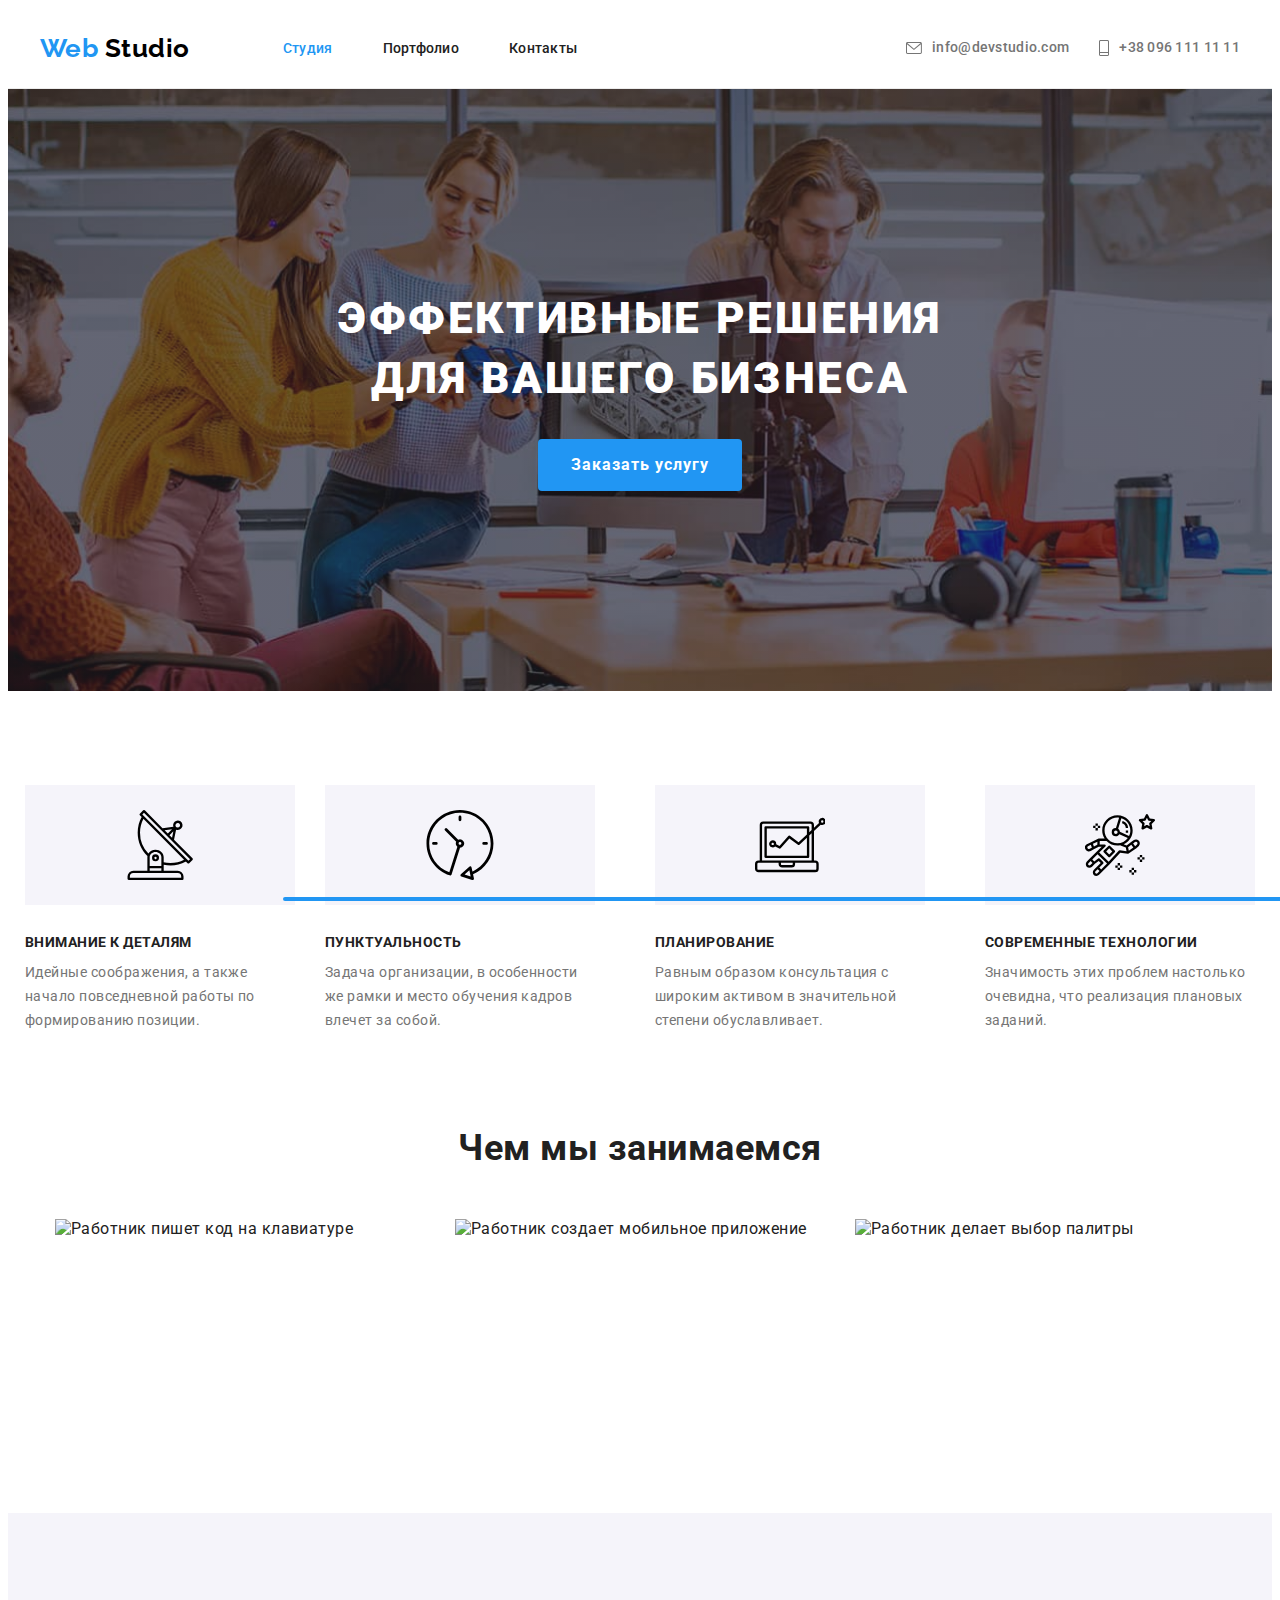
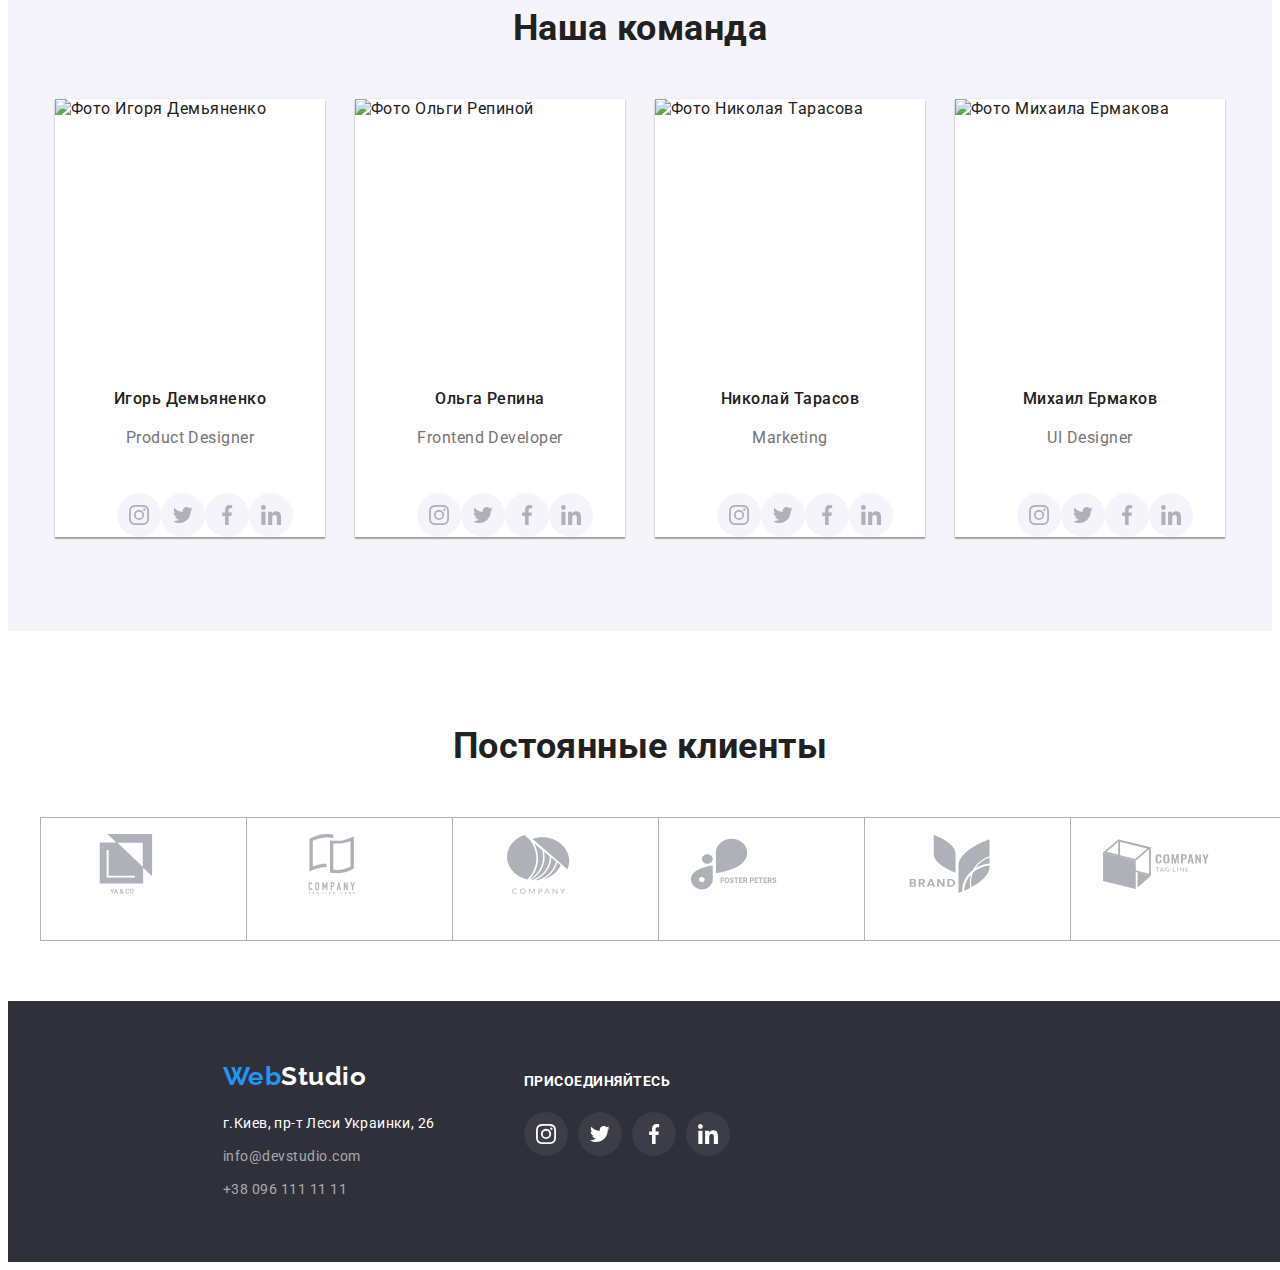
==== index.html @ 09c156e7 "Add files via upload" ====
<!DOCTYPE html>
<html lang="ru">
<head>
    <meta charset="UTF-8">
    <meta http-equiv="X-UA-Compatible" content="IE=edge">
    <meta name="viewport" content="width=device-width, initial-scale=1.0">
    <title>Студия</title>
    <link rel="preconnect" href="https://fonts.googleapis.com"/>
    <link rel="preconnect" href="https://fonts.gstatic.com" crossorigin/>
    <link href="https://fonts.googleapis.com/css2?family=Raleway:wght@700&family=Roboto:wght@400;500;700;900&display=swap" rel="stylesheet"/>
      <link rel="stylesheet" href="https://github.com/sindresorhus/modern-normalize/blob/main/modern-normalize.css"/>
      <link rel="stylesheet" href="./css/styles.css" />
</head>

<body>
    <!--Шапка-->
  <header class="header">
      <!--Главная навигация-->
    <div class="container nav-flex">      
      <nav class="header-nav">
        <a class="logo-link link" href="./index.html">Web <span class="logo-black">Studio</span></a>
        <ul class="header-nav-list list"> 
          <li class="header-nav-item">
            <a class="header-nav-link link current" href="./index.html">Студия</a>
          </li>
          <li class="header-nav-item">
            <a class="header-nav-link link" href="./portfolio.html">Портфолио</a>
          </li>
          <li class="header-nav-item">
            <a class="header-nav-link link" href="">Контакты</a>
          </li>
        </ul>
      </nav>
          
        <!--Контакты-->

      <ul class="header-contact-list list">
          <li class="header-contact-item"> 
            <a class="header-contact-link link" href="mailto:info@devstudio.com">
              <svg class="contact-icon" width="16" height="12">
                <use href="./images/icons.svg#icon-envelope"></use>
              </svg>
              info@devstudio.com</a>
          </li>
          <li class="header-contact-item"> 
            <a class="header-contact-link link" href="tel:+380961111111">
              <svg class="contact-icon" width="10" height="16">
                <use href="./images/icons.svg#icon-mobile"></use>
              </svg>
              +38 096 111 11 11</a>
          </li>
        </ul>
  </div>
  </header>

     <!--Основной контент-->

<main>

    <!--Герой-->

      <section class="hero section">
       
         <h1 class="hero-title">Эффективные решения для вашего бизнеса</h1>
         <button class="hero-btn" type="button" data-modal-open>Заказать услугу</button>
       
      </section>

    <!--Особенности-->

      <section class="features-section section ">
        <div class="conteiner">
          <!-- h2 Особенности спрятать-->
          <h2 class="visually-hidden">Особенности</h2>
         <ul class="features-list list">

            <li class="features-item">
              <div class="features-icon-fon">
                <svg class="features-icon" width="70" height="70">
                  <use href="./images/icons.svg#icon-antenna"></use>
                </svg>
              </div>


              <h3 class="features-title">Внимание к деталям</h3>
              <p class="features-text">
                Идейные соображения, а также начало повседневной работы по 
                формированию позиции.
              </p>
            </li>

           <li class="features-item">
            <div class="features-icon-fon">
              <svg class="features-icon" width="70" height="70">
                <use href="./images/icons.svg#icon-clock"></use>
              </svg>
            </div>

              <h3 class="features-title">Пунктуальность</h3>
              <p class="features-text">Задача организации, в особенности же рамки и место обучения кадров влечет за собой.</p>
           </li>

            <li class="features-item">
              <li class="features-item">
                <div class="features-icon-fon">
                  <svg class="features-icon" width="70" height="70">
                    <use href="./images/icons.svg#icon-diagram"></use>
                  </svg>
                </div>

              <h3 class="features-title">Планирование</h3>
               <p class="features-text">Равным образом консультация с широким активом в значительной степени обуславливает.</p>
            </li>

            <li class="features-item">
              <li class="features-item">
                <div class="features-icon-fon">
                  <svg class="features-icon" width="70" height="70">
                    <use href="./images/icons.svg#icon-astronaut"></use>
                  </svg>
                </div>

              <h3 class="features-title">Современные технологии</h3>
              <p class="features-text">Значимость этих проблем настолько очевидна, что реализация плановых заданий.</p>
            </li>
        </ul>
        </div>
</section>
 
   <!--Чем мы занимаемся-->
   
<section class="work-section section">
  <div class="conteiner">
   <h2 class="section-title">Чем мы занимаемся</h2>
    <ul class="work-list list">
      <li class="work-item">
        <img
         src="./images/img-1.jpg" 
         alt="Работник пишет код на клавиатуре"
         width="370"
         height="294"
         />
      </li>
      <li class="work-item">
         <img 
         src="./images/img-2.jpg" 
         alt="Работник создает мобильное приложение"
         width="370"
         height="294"
         />
      </li>
      <li class="work-item">
         <img 
         src="./images/img-3.jpg" 
         alt="Работник делает выбор палитры"
         width="370"
         height="294"
         />
      </li>
    </ul>
   </div>
</section>

   <!--Наша команда-->

<section class="team-section">
  <div class="conteiner">
      <h2 class="section-title">Наша команда</h2>
     <ul class="team-list list">
       <li class="team-item">
         <img 
         src="./images/ppl-1.jpg" 
         alt="Фото Игоря Демьяненко"
         width="270"
         height="260"
        />
        <div class="team-workers">
         <h3 class="team-worker">Игорь Демьяненко</h3>
         <p class="team-profession" lang="en">Product Designer</p>
                <ul class="team-social-list list">
                  <li class="team-social-item">
                    <a class="team-social-link link" href="">
                      <svg class="team-social-icon" width="20" height="20">
                        <use href="./images/icons.svg#icon-instagram"></use>
                      </svg>
                    </a>
                  </li>
                
                  <li class="team-social-item">
                    <a class="team-social-link link" href="">
                      <svg class="team-social-icon" width="20" height="20">
                        <use href="./images/icons.svg#icon-twitter"></use>
                      </svg>
                    </a>
                  </li>
                
                  <li class="team-social-item">
                    <a class="team-social-link link" href="">
                      <svg class="team-social-icon" width="20" height="20">
                        <use href="./images/icons.svg#icon-facebook"></use>
                      </svg>
                    </a>
                  </li>
                
                  <li class="team-social-item">
                    <a class="team-social-link link" href="">
                      <svg class="team-social-icon" width="20" height="20">
                        <use href="./images/icons.svg#icon-linkedin"></use>
                      </svg>
                    </a>
                  </li>
                </ul>       
        </div>
        </li>

       <li class="team-item">
         <img 
         src="./images/ppl-2.jpg" 
         alt="Фото Ольги Репиной"
         width="270"
         height="260"
        />
        <div class="team-workers">
         <h3 class="team-worker">Ольга Репина</h3>
         <p class="team-profession" lang="en">Frontend Developer</p>
                <ul class="team-social-list list">
                  <li class="team-social-item">
                    <a class="team-social-link link" href="">
                      <svg class="team-social-icon" width="20" height="20">
                        <use href="./images/icons.svg#icon-instagram"></use>
                      </svg>
                    </a>
                  </li>

                  <li class="team-social-item">
                    <a class="team-social-link link" href="">
                      <svg class="team-social-icon" width="20" height="20">
                        <use href="./images/icons.svg#icon-twitter"></use>
                      </svg>
                    </a>
                  </li>

                  <li class="team-social-item">
                    <a class="team-social-link link" href="">
                      <svg class="team-social-icon" width="20" height="20">
                        <use href="./images/icons.svg#icon-facebook"></use>
                      </svg>
                    </a>
                  </li>

                  <li class="team-social-item">
                    <a class="team-social-link link" href="">
                      <svg class="team-social-icon" width="20" height="20">
                        <use href="./images/icons.svg#icon-linkedin"></use>
                      </svg>
                    </a>
                  </li>
                </ul>
        </div>
        </li>

       <li class="team-item">
         <img 
         src="./images/ppl-3.jpg" 
         alt="Фото Николая Тарасова"
         width="270"
         height="260"
        />
        <div class="team-workers">
         <h3 class="team-worker">Николай Тарасов</h3>
         <p class="team-profession" lang="en">Marketing</p>
                <ul class="team-social-list list">
                  <li class="team-social-item">
                    <a class="team-social-link link" href="">
                      <svg class="team-social-icon" width="20" height="20">
                        <use href="./images/icons.svg#icon-instagram"></use>
                      </svg>
                    </a>
                  </li>
                
                  <li class="team-social-item">
                    <a class="team-social-link link" href="">
                      <svg class="team-social-icon" width="20" height="20">
                        <use href="./images/icons.svg#icon-twitter"></use>
                      </svg>
                    </a>
                  </li>
                
                  <li class="team-social-item">
                    <a class="team-social-link link" href="">
                      <svg class="team-social-icon" width="20" height="20">
                        <use href="./images/icons.svg#icon-facebook"></use>
                      </svg>
                    </a>
                  </li>
                
                  <li class="team-social-item">
                    <a class="team-social-link link" href="">
                      <svg class="team-social-icon" width="20" height="20">
                        <use href="./images/icons.svg#icon-linkedin"></use>
                      </svg>
                    </a>
                  </li>
                </ul>
        </div>
         </li>


       <li class="team-item">
         <img 
         src="./images/ppl-4.jpg" 
         alt="Фото Михаила Ермакова"
         width="270"
         height="260"
        />
        <div class="team-workers">
         <h3 class="team-worker">Михаил Ермаков</h3>
         <p class="team-profession" lang="en">UI Designer</p>
              <ul class="team-social-list list">
                <li class="team-social-item">
                  <a class="team-social-link link" href="">
                    <svg class="team-social-icon" width="20" height="20">
                      <use href="./images/icons.svg#icon-instagram"></use>
                    </svg>
                  </a>
                </li>
              
                <li class="team-social-item">
                  <a class="team-social-link link" href="">
                    <svg class="team-social-icon" width="20" height="20">
                      <use href="./images/icons.svg#icon-twitter"></use>
                    </svg>
                  </a>
                </li>
              
                <li class="team-social-item">
                  <a class="team-social-link link" href="">
                    <svg class="team-social-icon" width="20" height="20">
                      <use href="./images/icons.svg#icon-facebook"></use>
                    </svg>
                  </a>
                </li>
              
                <li class="team-social-item">
                  <a class="team-social-link link" href="">
                    <svg class="team-social-icon" width="20" height="20">
                      <use href="./images/icons.svg#icon-linkedin"></use>
                    </svg>
                  </a>
                </li>
              </ul>
        </div>
       </li>
     </ul> 
    </div>
 </section>

      <!-- Постоянные Клиенты -->
      <section class="client-section">
        <div class="container">
          <h2 class="client-title">Постоянные клиенты</h2>
          <ul class="client-list list">
      
            <li class="client-item">
              <a class="client-link link" href="">
                <svg class="client-icon" width="106" height="60">
                  <use href="./images/icons.svg#icon-yaco"></use>
                </svg>
              </a>
            </li>

            <li class="client-item">
              <a class="client-link link" href="">
                <svg class="client-icon" width="106" height="60">
                  <use href="./images/icons.svg#icon-company"></use>
                </svg>
              </a>
            </li>

            <li class="client-item">
              <a class="client-link link" href="">
                <svg class="client-icon" width="106" height="60">
                  <use href="./images/icons.svg#icon-company2"></use>
                </svg>
              </a>
            </li>

            <li class="client-item">
              <a class="client-link link" href="">
                <svg class="client-icon" width="106" height="60">
                  <use href="./images/icons.svg#icon-foster"></use>
                </svg>
              </a>
            </li>

            <li class="client-item">
              <a class="client-link link" href="">
                <svg class="client-icon" width="106" height="60">
                  <use href="./images/icons.svg#icon-brand"></use>
                </svg>
              </a>
            </li>

            <li class="client-item">
              <a class="client-link link" href="">
                <svg class="client-icon" width="106" height="60">
                  <use href="./images/icons.svg#icon-tag"></use>
                </svg>
              </a>
            </li>
          </ul>
        </div>
      </section>
    </main>

    <!--Подвал-->
<footer class="footer">
  <section class="footter-section">
    <div class="conteiner">
      <div class="footer-flex">
        <div class="footer-contacts-flex">
            <a class="logo link" href="./index.html"
            >Web<span class="logo-white">Studio</span>
          </a>
      <!-- Список контактов -->
      <address class="footer-contact">
        <ul class="footer-contact-list list">
          <li class="footer-contact-item">
            <a 
            class="footer-contact-link address link"
            href="https://goo.gl/maps/CdvJLRiEL6Q8Smko8" 
            target="_blank" rel="noreferrer noopener"
            >г.Киев, пр-т Леси Украинки, 26</a>
          </li>
          <li class="footer-contact-item">
            <a 
            class="footer-contact-link link" 
            href="mailto:info@devstudio.com"
            >info@devstudio.com</a>
          </li>
          <li class="footer-contact-item">
            <a 
            class="footer-contact-link link" 
            href="tel:+380961111111"
            >+38 096 111 11 11</a>
          </li>
        </ul>
      </address>

      </div>
          <div class="footer-social-flex">
            <p class="footer-social-text">Присоединяйтесь</p>
            <ul class="footer-social-list list">
              <li class="footer-social-item">
                <a class="footer-social-link" href="">
                  <svg class="footer-social-icon" width="20" height="20">
                    <use href="./images/icons.svg#icon-instagram"></use>
                  </svg>
                </a>
              </li>
          
              <li class="footer-social-item">
                <a class="footer-social-link" href="">
                  <svg class="footer-social-icon" width="20" height="20">
                    <use href="./images/icons.svg#icon-twitter"></use>
                  </svg>
                </a>
              </li>
          
              <li class="footer-social-item">
                <a class="footer-social-link" href="">
                  <svg class="footer-social-icon" width="20" height="20">
                    <use href="./images/icons.svg#icon-facebook"></use>
                  </svg>
                </a>
              </li>
          
              <li class="footer-social-item">
                <a class="footer-social-link" href="">
                  <svg class="footer-social-icon" width="20" height="20">
                    <use href="./images/icons.svg#icon-linkedin"></use>
                  </svg>
                </a>
              </li>
            </ul>
          </div>
        </div>
    </div>
  </section>
    </footer>
    <div class="backdrop is-hidden" data-modal>
      <div class="modal">
        <button type="button" class="close-btn" data-modal-close>
          <svg class=width="11" height="11">
            <use href="./images/icons.svg#icon-vector"></use>
          </svg>
        </button>
      </div>
    </div>
    <script src="./js/modal.js"></script>
</body>
</html>
---- css/styles.css ----
:root {
    --primary-text-color: #212121;
    --secondary-text-color: #757575;
    --white-text-color: #ffffff;
    --accent-color: #2196f3;
    --black-logo-color: #000000;
    --footer-text-color: rgba(255, 255, 255, 0.6);
    --white-background-color: #ffffff;
    --hero-background-color: #2f303a;
    --team-background-color: #f5f4fa;
}


body { 
        font-family: "Roboto", sans-serif;
        letter-spacing: 0.03em;
        background-color: var(--white-background-color);
        color: var(--primary-text-color);
}

/*----убираем точки списков----*/
.list {
    list-style: none;
}
/*----убираем подчеркивание ссылок----*/
.link {
    text-decoration: none;
}

/*----глобальный сброс margin, padding----*/
h1,
h2,
h3,
h4,
h5,
h6,
p,
ul {
    margin: 0;
    padding: 0;
}

img {
    display: block;
}
.container {
    width: 1200px;
    margin-left: auto;
    margin-right: auto;
    padding-left: 15px;
    padding-right: 15px;
}

.logo {
    font-family: "Raleway", sans-serif;
    font-weight: 700;
    font-size: 26px;
    line-height: 1.19;
    color: var(--accent-color);
    align-items: center;
    text-align: center;
}
.section-title {
    font-weight: 700;
    font-size: 36px;
    line-height: 1.17;
    text-align: center;
    color: var(--primary-text-color);
    margin-left: auto;
    margin-right: auto;
      
}


.features-icon-fon {
    display: flex;
    width: 270px;
    height: 120px;
    align-items: center;
    justify-content: center;
    flex-direction: column;
    margin-bottom: 30px;

    background-color: var(--team-background-color);
}
.footer-contact-link {
    font-family: 'Roboto';
    font-style: normal;
    font-size: 14px;
    line-height: 1.71;
    color: var(--footer-text-color);

    transition: color 250ms cubic-bezier(0.4, 0, 0.2, 1);
}

.footer-contact-link:hover,
.footer-contact-link:focus {
    color: var(--accent-color);
}

            /*----Шапка----*/

.header {
    border-bottom: 1px solid #ececec;

        justify-content: center;
        display: flex;
        align-items: center;
}

.nav-flex {
    display: flex;
    align-items: center;
    justify-content: center;
   
}

.header-nav {
        justify-content: center;
        display: flex;
        align-items: center;
    }

.logo-link {
        font-family: "Raleway", sans-serif;
        font-style: normal;
        font-weight: 700;
        font-size: 26px;
        line-height: 1.19;
        color: var(--accent-color);
}

.logo-black {
    color: var(--black-logo-color);
}

.header-nav-list {
    display: flex;
    margin-left: 93px;
}

.header-nav-item:not(:last-child) {
    margin-right: 50px;
}

.header-nav-link {
        font-weight: 500;
        font-size: 14px;
        line-height: 16px;
        letter-spacing: 0.02em;
        color: var(--primary-text-color);
         
        display: block;
        padding-top: 32px;
        padding-bottom: 32px;

        transition: color 250ms cubic-bezier(0.4, 0, 0.2, 1);
  }

.header-contact-list {
        display: flex;
        margin-left: auto;

}

.header-contact-item+.header-contact-item {
    margin-left: 30px;

}

.header-nav-link.current {
        color: var(--accent-color)}


.header-nav-link.current::after {
        position: absolute;

        display: block;
        content: '';
        width: 100%;
        height: 4px;
        border-radius: 2px;
        bottom: -1px;

        background-color: var(--accent-color);
    }

.header-contact-link {
        font-weight: 500;
        font-size: 14px;
        line-height: 1.14;
        letter-spacing: 0.02em;
        color: var(--secondary-text-color);

        justify-content: center;
        display: inline-flex;
        align-items: center;
        padding: 32px 0px 32px;

        transition: color 250ms cubic-bezier(0.4, 0, 0.2, 1);
}

.contact-icon {
    margin-right: 10px;
    fill: currentColor;
}

.header-nav-link:hover,
.header-nav-link:focus,
.header-contact-link:hover,
.header-contact-link:focus {
    color: var(--accent-color);
}


        /*----Герой----*/

.hero {
    background-color: var(--hero-background-color);
        
        padding-top: 200px;
        padding-bottom: 200px;
        text-align: center;

        max-width: 1600px;
        margin-left: auto;
        margin-right: auto;

        background-image: linear-gradient(to right,
                    rgba(47, 48, 58, 0.4),
                    rgba(47, 48, 58, 0.4)),
                url(../images/hero.jpg);
        background-color: var(--hero-background-color);
        background-repeat: no-repeat;
        background-position: center;
        background-size: cover;
        
        text-align: center;
}

.hero-title {
        margin-bottom: 30px;
        margin-left: auto;
        margin-right: auto;
        max-width: 696px;
        
        
        font-weight: 900;
        font-size: 44px;
        line-height: 1.36; 
        text-align: center;
        letter-spacing: 0.06em;
        text-transform: uppercase;
        color: var(--white-text-color);
   }

    
.hero-btn {
        font-family: 'Roboto', sans-serif;
        font-weight: 700;
        font-size: 16px;
        line-height: 1.88;
        align-items: center;
        text-align: center;
        letter-spacing: 0.06em;
       
        background-color: var(--accent-color);
        color: var(--white-text-color);
        cursor: pointer;

        min-width: 200px;
        display: inline-block;
        border-radius: 4px;
        padding: 10px 32px;
        border: 1px solid transparent;

        transition: background-color 250ms cubic-bezier(0.4, 0, 0.2, 1),
        color 250ms cubic-bezier(0.4, 0, 0.2, 1);
  }

  .hero-btn:hover,
  .hero-btn:focus {
      background-color: var(--white-text-color);
      color: var(--accent-color);
  }

/*----Особенности----*/

             
.features-section {
    max-width: 1170px;
    padding-top: 94px;
    padding-bottom: 94px;
    margin: 0 auto;

    justify-content: center;
    display: flex;
    align-items: center;
    
    background-color: var(--white-background-color);
}

.features-section-item{
    
    justify-content: center;
    display: flex;
    align-items: center;

}

.features-list{
    justify-content: center;
    display: flex;
    align-items: center;
}

.visually-hidden {
    position: absolute;

    width: 1px;
    height: 1px;
    margin: -1px;
    padding: 0;

    overflow: hidden;
    border: 0;
    clip: rect(0 0 0 0);
}

.features-item:not(:last-child){
margin-right: 30px;
max-width: 270px;
}

.features-icon {
    align-items: center;
}

.features-title{
        font-weight: 700;
        font-size: 14px;
        line-height: 1.14;
        text-transform: uppercase;
        
        display: flex;
        
        margin-bottom: 10px;
}
.features-text {
        font-size: 14px;
        line-height: 1.71;
        color: var(--secondary-text-color);
     
}

  /*----Список занятий----*/

.work-section{
    background-color: var(--white-background-color);
    padding-top: 0px;
    padding-bottom: 0px;

    justify-content: center;
    display: flex;
    align-items: center;
}

.work-item {
    display: block;
}
.work-list {
    display: flex;
}

.work-item:not(:last-child) {
    margin-right: 30px;

}

.section-title {
    margin-bottom: 50px;
    margin-right: auto;
    margin-left: auto;

        justify-content: center;
        display: flex;
        align-items: center;
}



      /*----Команда----*/

.team-section {
        background-color: var(--team-background-color);
        padding-top: 94px;
        padding-bottom: 94px;

        justify-content: center;
        display: flex;
        align-items: center;
}

.team-list{
    display: flex;
}

.team-item {
    display: block;
    max-width: 270px;
    box-shadow: 0px 1px 3px rgba(0, 0, 0, 0.12), 0px 1px 1px rgba(0, 0, 0, 0.14),
            0px 2px 1px rgba(0, 0, 0, 0.2);
    background-color: var(--white-background-color);
}
.team-item:not(:last-child) {
    margin-right: 30px; 
}

.team-workers {
    padding:  0px  30px 0px;
    background-color: var(--white-text-color);

    
}
.team-worker {
        font-weight: 500;
        font-size: 16px;
        line-height: 1.19;
        text-align: center;
        padding-top: 30px;
        padding-bottom: 10px;
       
}

.team-profession {
        font-size: 16px;
        line-height: 1.19;
        text-align: center;
        color: var(--secondary-text-color);
        padding-bottom: 30px;
        margin-top: 10px;
}

.team-social-list {
    display: flex;
    padding: 0px 32px;
    margin-top: 16px;
    list-style: none;
    justify-content: space-between;
    align-items: center;
    
}

.team-social-item {
    width: 44px;
    height: 44px;
}
.team-social-link {
    width: 44px;
    height: 44px;
    display: block;
    border-radius: 50%;
    color: #afb1b8;
    background-color: #f5f4fa;

    transition: background-color 250ms cubic-bezier(0.4, 0, 0.2, 1),
            color 250ms cubic-bezier(0.4, 0, 0.2, 1);
}

.team-social-link:hover,
.team-social-link:focus {
    color: #ffffff;
    background-color: var(--accent-color);
}
.team-social-icon {
    margin: 12px 0px 0px 12px;
    fill: currentColor;
 
}

/* ----Постоянные Клиенты----- */

.client-section {
    padding-top: 94px;
    padding-bottom: 94px;
}

.client-title {
    margin-bottom: 50px;

    font-weight: 700;
    font-size: 36px;
    line-height: 1.17;
    text-align: center;
}

.client-list {
    display: flex;
    padding: 0;
    margin: 0;
    list-style: none;
    justify-content: space-between;
    align-items: center;
}

.client-item {
    width: 170px;
    height: 90px;

    transition: border-color 250ms cubic-bezier(0.4, 0, 0.2, 1),
            color 250ms cubic-bezier(0.4, 0, 0.2, 1);
}

.client-item:not(:last-child) {
    margin-right: 30px;
}

.client-link {
    width: 170px;
    height: 90px;
    display: block;
    border: 1px solid #afb1b8;
    color: #afb1b8;
    background-color: #fff;
    padding: 16px 32px;

    transition: border-color 250ms cubic-bezier(0.4, 0, 0.2, 1),
            color 250ms cubic-bezier(0.4, 0, 0.2, 1);
}

.client-link:hover,
.client-link:focus {
    color: var(--accent-color);
    border-color: var(--accent-color);
}

.client-icon {
    fill: currentColor;
}

.client-item:hover,
.client-item:focus {
    color: var(--accent-color);
    border-color: var(--accent-color);
}

    /*----Подвал----*/

 .footer {
        padding-top: 60px;
        padding-bottom: 60px;
        background-color: var(--hero-background-color);
        padding-right: 1240px;
        padding-left: 215px;
        display: flex;
        margin-top: auto;
        margin-bottom: auto;

}   

 /*----Список контактов----*/

.footer-flex {
    display: flex;
    margin: 0;
    padding: 0;
    list-style: none;
}

.footer-social-text {
    padding: 20px 0px 10px 0px;
    margin-bottom: 20px;
    font-weight: 700;
    font-size: 14px;
    line-height: 1.14px;
    text-transform: uppercase;
    color: var(--white-text-color);
}

.footer-social-flex {
    margin-left: 70px;
    width: 206px;
}
.footer-social-list {
    display: flex;
    padding: 0;
    margin-top: 0;
    list-style: none;
    justify-content: space-between;
    align-items: center;
}

.footer-social-item {
    width: 44px;
    height: 44px;
}

.footer-social-link {
    width: 44px;
    height: 44px;
    display: block;
    border-radius: 50%;
    color: #ffffff;
    background-color: #ffffff10;

    transition: background-color 250ms cubic-bezier(0.4, 0, 0.2, 1),
            color 250ms cubic-bezier(0.4, 0, 0.2, 1);
}

.footer-social-link:hover,
.footer-social-link:focus {
    color: #ffffff;
    background-color: var(--accent-color);
}
.footer-social-icon {
    margin: 12px 0px 0px 12px;
    fill: currentColor;
}

 .footer-contact {
    margin-top: 20px;
    display: block;
    margin-left: auto;
    margin-right: auto;
    letter-spacing: 0.03em;
    }

.footer-contact-link.address {
    color: var(--white-text-color);
    display: block;
    margin-left: auto;
    margin-right: auto;
    min-width: 231px;
    letter-spacing: 0.03em;
 

}
 
.footer-contact-item,
.footer-contact-item {
    margin-top: 9px;
   
}
.footter-section {
    max-width: 1170px;
    justify-content: center;
    display: flex;
    align-items: center;

    margin-right: auto;
    margin-left: auto;
}

.logo-white {
    color: var(--white-text-color);
}


        /*----Портфолио----*/

.portfolio-section {
        background-color: var(--white-background-color);
        padding-top: 94px;
        padding-bottom: 0px;
              
    }
.portfolio-btn-list {
    display: flex;
    justify-content: center;
    margin-bottom: -50px;
}

.portfolio-btn-item:not(:last-child) {
    margin-right: 8px;

}
.portfolio-item:hover .portfolio-overlay {
    transform: translateY(0);
}

.portfolio-description {
    position: relative;
    overflow: hidden;
}

.portfolio-overlay {
    position: absolute;

    display: inline-block;
    content: '';
    width: 100%;
    height: 100%;
    top: 0;
    left: 0;

    background-color: rgba(33, 150, 243, 0.9);

    transform: translateY(100%);
    transition: transform 250ms cubic-bezier(0.4, 0, 0.2, 1);

}

.portfolio-description-text {
    position: absolute;
    top: 0;
    left: 0;

    padding: 63px 24px;

    font-size: 18px;
    line-height: 1.56;

    color: var(--white-text-color);
}

.portfolio-btn {
    font-family: 'Roboto', sans-serif;
    font-weight: 500;
    font-size: 16px;
    line-height: 1.63;
    text-align: center;
    letter-spacing: 0.03em;
    background-color: var(--team-background-color);
    color: var(--primary-text-color);
    cursor: pointer;

        display: inline-block;
        min-width: 73px;
        border-radius: 4px;
        border: 1px solid transparent;
        padding: 6px 22px;

        transition: background-color 250ms cubic-bezier(0.4, 0, 0.2, 1),
                color 250ms cubic-bezier(0.4, 0, 0.2, 1),
                box-shadow 250ms cubic-bezier(0.4, 0, 0.2, 1);
   
}

.portfolio-btn:hover,
.portfolio-btn:focus {
    background-color: var(--accent-color);
    color: var(--white-text-color);
    box-shadow: 0px 3px 1px rgba(0, 0, 0, 0.1), 0px 1px 2px rgba(0, 0, 0, 0.08),
            0px 2px 2px rgba(0, 0, 0, 0.12);
}
    /*----Примеры работ----*/

.portfolio-list {
    display: flex;
    flex-wrap: wrap;
    margin: -15px;

        justify-content: center;
        display: flex;
        align-items: center;
    
}
    
.portfolio-item{
    background-color: var(--white-background-color);
    margin: 15px;
    display: block;

    transition: box-shadow 250ms cubic-bezier(0.4, 0, 0.2, 1);
}
.portfolio-item:hover,
.portfolio-item:focus {
    box-shadow: 0px 3px 1px rgba(0, 0, 0, 0.1), 0px 1px 2px rgba(0, 0, 0, 0.08),
        0px 2px 2px rgba(0, 0, 0, 0.12);
}

.portfolio-border {
    border: 1px solid #eeeeee;
    border-top: transparent;
    padding: 20px 24px;
    
    
}
.portfolio-section-project {
        max-width: 1170px; 
        justify-content: center;
        display: flex;
        align-items: center;

        margin-right: auto;
        margin-left: auto;

        padding-top: 94px;
        padding-bottom: 94px;
 }

.portfolio-list-title{
        font-weight: 700;
        font-size: 18px;
        line-height: 2;
        letter-spacing: 0.06em;
        color: var(--primary-text-color);
    


}
.potrtfolio-list-text{
        font-size: 16px;
        line-height: 1.87;
           color: var(--secondary-text-color);

        margin-top: 4px;
        
}

/* ----------------MODAL--------------------- */

.backdrop {
    position: fixed;

    display: flex;
    align-items: center;
    justify-content: center;

    width: 100vw;
    height: 100vh;

    background-color: rgba(0, 0, 0, 0.2);
    ;

    top: 0;
    transition: opacity 250ms cubic-bezier(0.4, 0, 0.2, 1), visibility 250ms cubic-bezier(0.4, 0, 0.2, 1);
}

.backdrop.is-hidden {
    opacity: 0;
    visibility: hidden;
    pointer-events: none;
}

.backdrop.is-hidden .modal {
    transform: scale(2);
}

.modal {
    width: 528px;
    min-height: 581px;
    background-color: #ffffff;

    position: relative;
    transform: scale(1);
    transition: transform 250ms cubic-bezier(0.4, 0, 0.2, 1);
}

.close-btn {
    position: absolute;

    display: flex;
    align-items: center;
    justify-content: center;

    right: 8px;
    top: 8px;
    background-color: transparent;
    border-radius: 50%;
    width: 30px;
    height: 30px;
    border: 1px solid #000000;
}
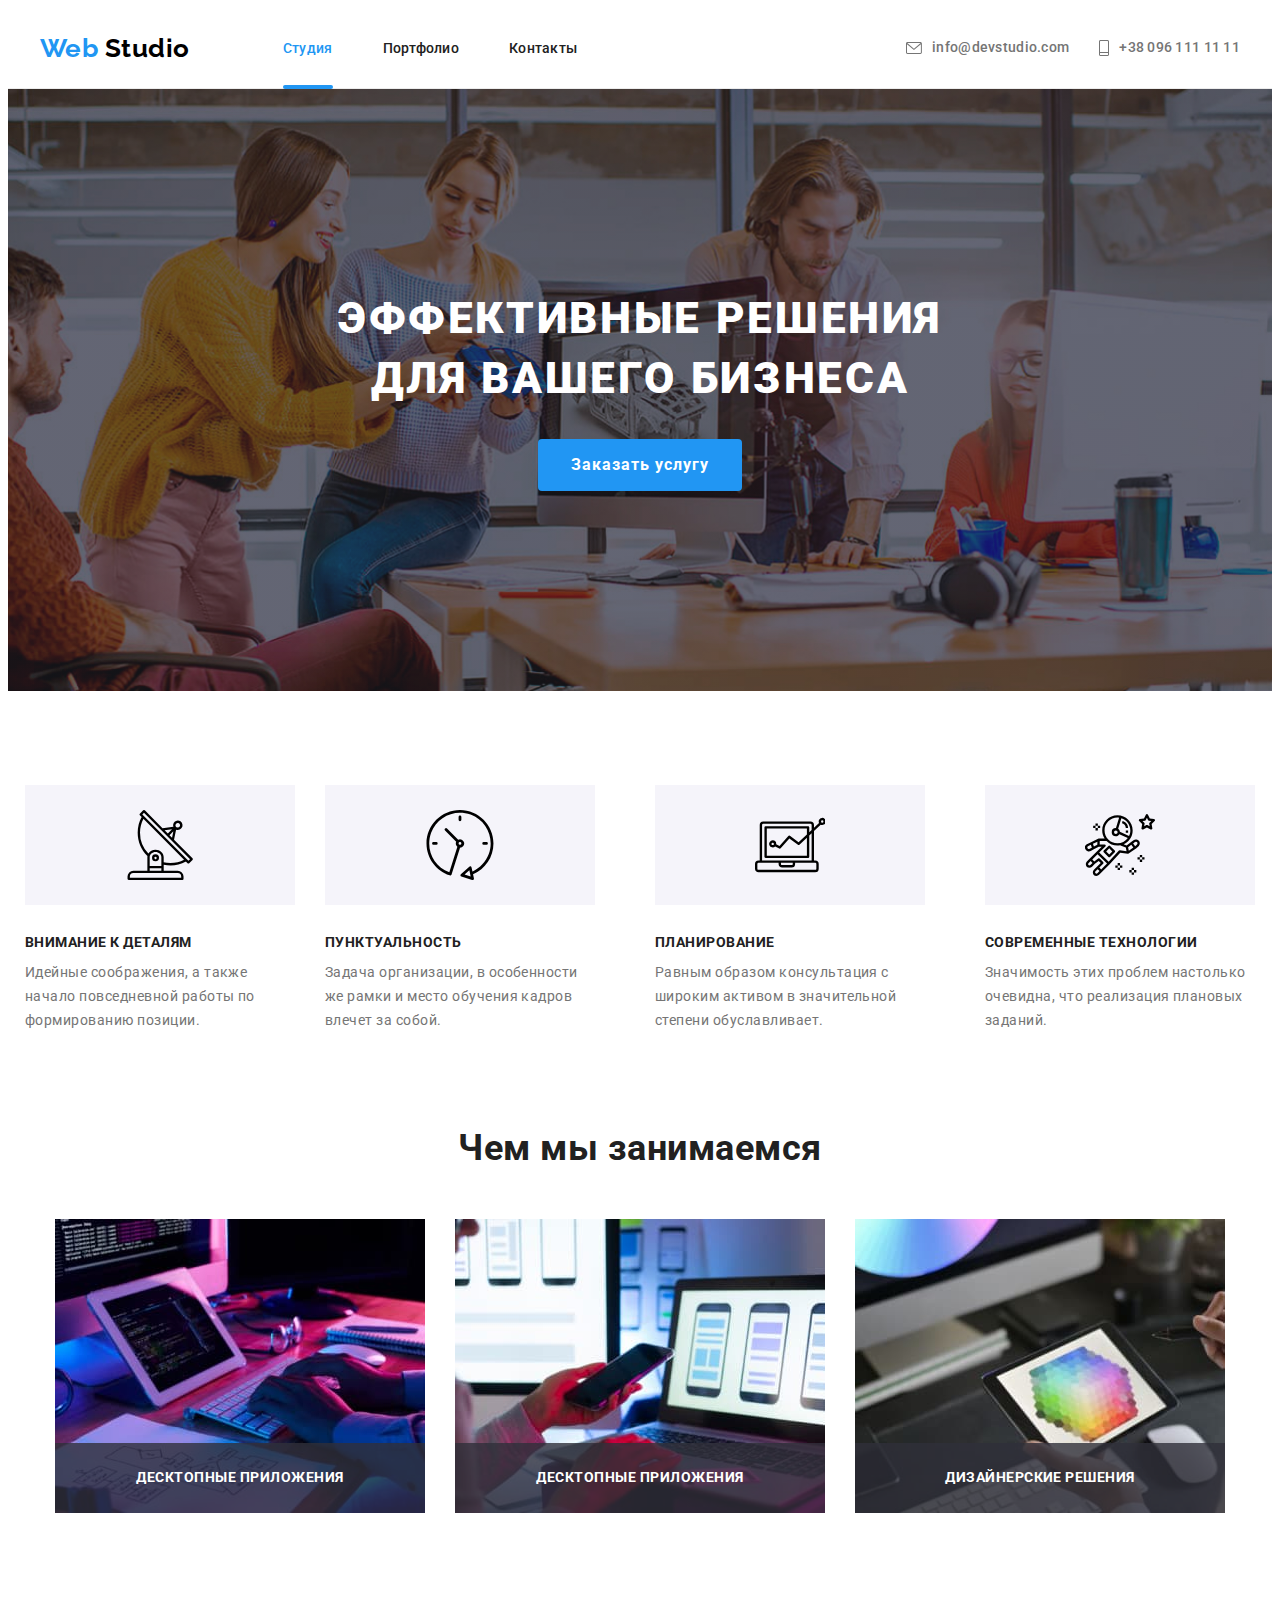
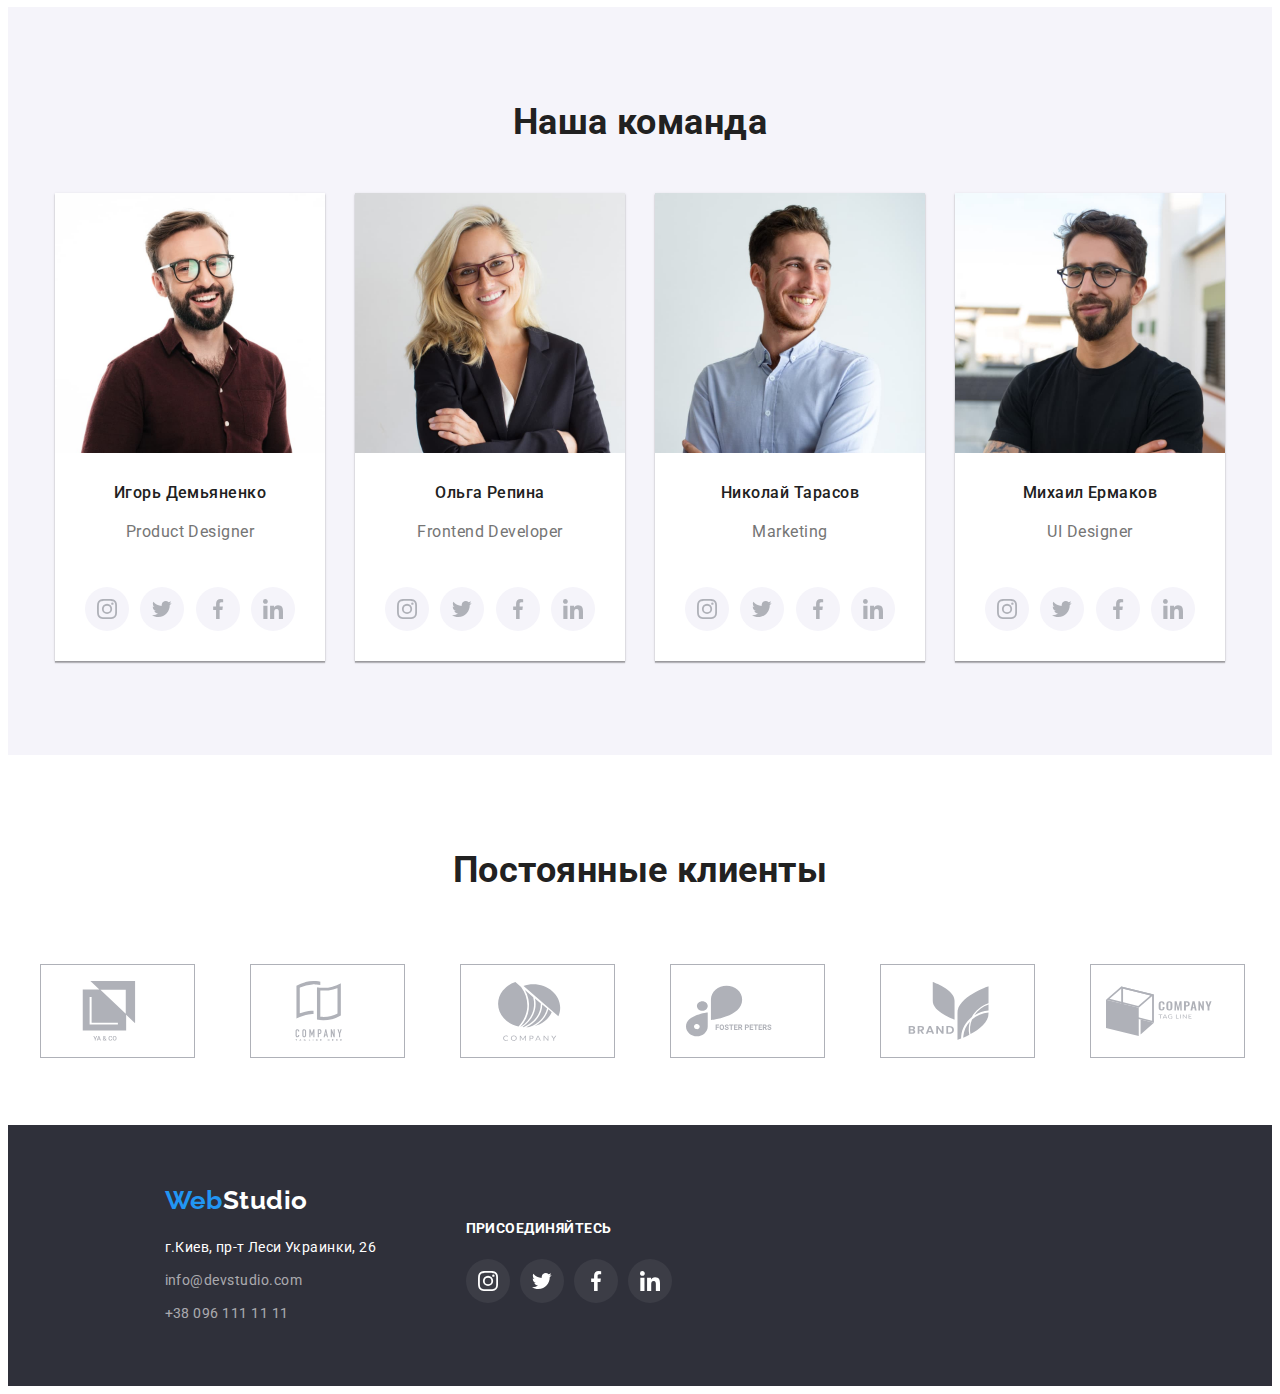
==== commit 8162bc50: "Add files via upload" ====
--- a/index.html
+++ b/index.html
@@ -134,12 +134,13 @@
    <h2 class="section-title">Чем мы занимаемся</h2>
     <ul class="work-list list">
       <li class="work-item">
-        <img
+         <img
          src="./images/img-1.jpg" 
          alt="Работник пишет код на клавиатуре"
          width="370"
          height="294"
          />
+        <p class="work-text">Десктопные приложения</p>
       </li>
       <li class="work-item">
          <img 
@@ -148,6 +149,7 @@
          width="370"
          height="294"
          />
+        <p class="work-text">Десктопные приложения</p>
       </li>
       <li class="work-item">
          <img 
@@ -156,6 +158,7 @@
          width="370"
          height="294"
          />
+        <p class="work-text">Дизайнерские решения</p>
       </li>
     </ul>
    </div>
--- a/css/styles.css
+++ b/css/styles.css
@@ -11,17 +11,18 @@
 }
 
 
-body { 
-        font-family: "Roboto", sans-serif;
-        letter-spacing: 0.03em;
-        background-color: var(--white-background-color);
-        color: var(--primary-text-color);
+body {
+    font-family: "Roboto", sans-serif;
+    letter-spacing: 0.03em;
+    background-color: var(--white-background-color);
+    color: var(--primary-text-color);
 }
 
 /*----убираем точки списков----*/
 .list {
     list-style: none;
 }
+
 /*----убираем подчеркивание ссылок----*/
 .link {
     text-decoration: none;
@@ -43,6 +44,7 @@
 img {
     display: block;
 }
+
 .container {
     width: 1200px;
     margin-left: auto;
@@ -60,6 +62,7 @@
     align-items: center;
     text-align: center;
 }
+
 .section-title {
     font-weight: 700;
     font-size: 36px;
@@ -68,7 +71,7 @@
     color: var(--primary-text-color);
     margin-left: auto;
     margin-right: auto;
-      
+
 }
 
 
@@ -83,6 +86,7 @@
 
     background-color: var(--team-background-color);
 }
+
 .footer-contact-link {
     font-family: 'Roboto';
     font-style: normal;
@@ -98,36 +102,36 @@
     color: var(--accent-color);
 }
 
-            /*----Шапка----*/
+/*----Шапка----*/
 
 .header {
     border-bottom: 1px solid #ececec;
 
-        justify-content: center;
-        display: flex;
-        align-items: center;
+    justify-content: center;
+    display: flex;
+    align-items: center;
 }
 
 .nav-flex {
     display: flex;
     align-items: center;
     justify-content: center;
-   
+
 }
 
 .header-nav {
-        justify-content: center;
-        display: flex;
-        align-items: center;
-    }
+    justify-content: center;
+    display: flex;
+    align-items: center;
+}
 
 .logo-link {
-        font-family: "Raleway", sans-serif;
-        font-style: normal;
-        font-weight: 700;
-        font-size: 26px;
-        line-height: 1.19;
-        color: var(--accent-color);
+    font-family: "Raleway", sans-serif;
+    font-style: normal;
+    font-weight: 700;
+    font-size: 26px;
+    line-height: 1.19;
+    color: var(--accent-color);
 }
 
 .logo-black {
@@ -144,22 +148,24 @@
 }
 
 .header-nav-link {
-        font-weight: 500;
-        font-size: 14px;
-        line-height: 16px;
-        letter-spacing: 0.02em;
-        color: var(--primary-text-color);
-         
-        display: block;
-        padding-top: 32px;
-        padding-bottom: 32px;
-
-        transition: color 250ms cubic-bezier(0.4, 0, 0.2, 1);
-  }
+    font-weight: 500;
+    font-size: 14px;
+    line-height: 16px;
+    letter-spacing: 0.02em;
+    color: var(--primary-text-color);
+
+    display: block;
+    padding-top: 32px;
+    padding-bottom: 32px;
+    
+    position: relative;
+    transition: color 250ms cubic-bezier(0.4, 0, 0.2, 1);
+  
+}
 
 .header-contact-list {
-        display: flex;
-        margin-left: auto;
+    display: flex;
+    margin-left: auto;
 
 }
 
@@ -169,35 +175,36 @@
 }
 
 .header-nav-link.current {
-        color: var(--accent-color)}
+    color: var(--accent-color)
+}
 
 
 .header-nav-link.current::after {
-        position: absolute;
-
-        display: block;
-        content: '';
-        width: 100%;
-        height: 4px;
-        border-radius: 2px;
-        bottom: -1px;
-
-        background-color: var(--accent-color);
-    }
+    position: absolute;
+
+    display: block;
+    content: '';
+    width: 100%;
+    height: 4px;
+    border-radius: 2px;
+    bottom: -1px;
+
+    background-color: var(--accent-color);
+}
 
 .header-contact-link {
-        font-weight: 500;
-        font-size: 14px;
-        line-height: 1.14;
-        letter-spacing: 0.02em;
-        color: var(--secondary-text-color);
-
-        justify-content: center;
-        display: inline-flex;
-        align-items: center;
-        padding: 32px 0px 32px;
-
-        transition: color 250ms cubic-bezier(0.4, 0, 0.2, 1);
+    font-weight: 500;
+    font-size: 14px;
+    line-height: 1.14;
+    letter-spacing: 0.02em;
+    color: var(--secondary-text-color);
+
+    justify-content: center;
+    display: inline-flex;
+    align-items: center;
+    padding: 32px 0px 32px;
+
+    transition: color 250ms cubic-bezier(0.4, 0, 0.2, 1);
 }
 
 .contact-icon {
@@ -213,80 +220,80 @@
 }
 
 
-        /*----Герой----*/
+/*----Герой----*/
 
 .hero {
     background-color: var(--hero-background-color);
-        
-        padding-top: 200px;
-        padding-bottom: 200px;
-        text-align: center;
-
-        max-width: 1600px;
-        margin-left: auto;
-        margin-right: auto;
-
-        background-image: linear-gradient(to right,
-                    rgba(47, 48, 58, 0.4),
-                    rgba(47, 48, 58, 0.4)),
-                url(../images/hero.jpg);
-        background-color: var(--hero-background-color);
-        background-repeat: no-repeat;
-        background-position: center;
-        background-size: cover;
-        
-        text-align: center;
+
+    padding-top: 200px;
+    padding-bottom: 200px;
+    text-align: center;
+
+    max-width: 1600px;
+    margin-left: auto;
+    margin-right: auto;
+
+    background-image: linear-gradient(to right,
+            rgba(47, 48, 58, 0.4),
+            rgba(47, 48, 58, 0.4)),
+        url(../images/hero.jpg);
+    background-color: var(--hero-background-color);
+    background-repeat: no-repeat;
+    background-position: center;
+    background-size: cover;
+
+    text-align: center;
 }
 
 .hero-title {
-        margin-bottom: 30px;
-        margin-left: auto;
-        margin-right: auto;
-        max-width: 696px;
-        
-        
-        font-weight: 900;
-        font-size: 44px;
-        line-height: 1.36; 
-        text-align: center;
-        letter-spacing: 0.06em;
-        text-transform: uppercase;
-        color: var(--white-text-color);
-   }
-
-    
+    margin-bottom: 30px;
+    margin-left: auto;
+    margin-right: auto;
+    max-width: 696px;
+
+
+    font-weight: 900;
+    font-size: 44px;
+    line-height: 1.36;
+    text-align: center;
+    letter-spacing: 0.06em;
+    text-transform: uppercase;
+    color: var(--white-text-color);
+}
+
+
 .hero-btn {
-        font-family: 'Roboto', sans-serif;
-        font-weight: 700;
-        font-size: 16px;
-        line-height: 1.88;
-        align-items: center;
-        text-align: center;
-        letter-spacing: 0.06em;
-       
-        background-color: var(--accent-color);
-        color: var(--white-text-color);
-        cursor: pointer;
-
-        min-width: 200px;
-        display: inline-block;
-        border-radius: 4px;
-        padding: 10px 32px;
-        border: 1px solid transparent;
-
-        transition: background-color 250ms cubic-bezier(0.4, 0, 0.2, 1),
+    font-family: 'Roboto', sans-serif;
+    font-weight: 700;
+    font-size: 16px;
+    line-height: 1.88;
+    align-items: center;
+    text-align: center;
+    letter-spacing: 0.06em;
+
+    background-color: var(--accent-color);
+    color: var(--white-text-color);
+    cursor: pointer;
+
+    min-width: 200px;
+    display: inline-block;
+    border-radius: 4px;
+    padding: 10px 32px;
+    border: 1px solid transparent;
+
+    transition: background-color 250ms cubic-bezier(0.4, 0, 0.2, 1),
         color 250ms cubic-bezier(0.4, 0, 0.2, 1);
-  }
-
-  .hero-btn:hover,
-  .hero-btn:focus {
-      background-color: var(--white-text-color);
-      color: var(--accent-color);
-  }
+}
+
+.hero-btn:hover,
+.hero-btn:focus {
+    background-color: var(--white-text-color);
+    color: var(--accent-color);
+}
 
 /*----Особенности----*/
 
-             
+
 .features-section {
     max-width: 1170px;
     padding-top: 94px;
@@ -296,19 +303,19 @@
     justify-content: center;
     display: flex;
     align-items: center;
-    
+
     background-color: var(--white-background-color);
 }
 
-.features-section-item{
-    
-    justify-content: center;
-    display: flex;
-    align-items: center;
-
-}
-
-.features-list{
+.features-section-item {
+
+    justify-content: center;
+    display: flex;
+    align-items: center;
+
+}
+
+.features-list {
     justify-content: center;
     display: flex;
     align-items: center;
@@ -327,54 +334,79 @@
     clip: rect(0 0 0 0);
 }
 
-.features-item:not(:last-child){
-margin-right: 30px;
-max-width: 270px;
+.features-item:not(:last-child) {
+    margin-right: 30px;
+    max-width: 270px;
 }
 
 .features-icon {
     align-items: center;
 }
 
-.features-title{
-        font-weight: 700;
-        font-size: 14px;
-        line-height: 1.14;
-        text-transform: uppercase;
-        
-        display: flex;
-        
-        margin-bottom: 10px;
-}
+.features-title {
+    font-weight: 700;
+    font-size: 14px;
+    line-height: 1.14;
+    text-transform: uppercase;
+
+    display: flex;
+
+    margin-bottom: 10px;
+}
+
 .features-text {
-        font-size: 14px;
-        line-height: 1.71;
-        color: var(--secondary-text-color);
-     
-}
-
-  /*----Список занятий----*/
-
-.work-section{
-    background-color: var(--white-background-color);
-    padding-top: 0px;
-    padding-bottom: 0px;
-
-    justify-content: center;
-    display: flex;
-    align-items: center;
-}
-
+    font-size: 14px;
+    line-height: 1.71;
+    color: var(--secondary-text-color);
+
+}
+
+/*----Список занятий----*/
+
+.work-section {
+   
+    justify-content: center;
+    display: flex;
+    align-items: center;
+
+    padding-bottom: 94px;
+}
+
+.work-list {
+    display: flex;
+}
 .work-item {
-    display: block;
-}
-.work-list {
-    display: flex;
-}
+        position: relative;
+
+        max-height: 294px;
+}
+
 
 .work-item:not(:last-child) {
     margin-right: 30px;
 
+}
+
+.work-text {
+    width: 100%;
+    position: absolute;
+
+    bottom: 0;
+    left: 0;
+
+
+    padding: 27px 0px;
+
+    font-weight: bold;
+    font-size: 14px;
+    line-height: 1.14;
+    text-align: center;
+    text-transform: uppercase;
+
+    color: var(--white-text-color);
+    background-color: rgba(47, 48, 58, 0.8);
+    
+    
 }
 
 .section-title {
@@ -382,26 +414,26 @@
     margin-right: auto;
     margin-left: auto;
 
-        justify-content: center;
-        display: flex;
-        align-items: center;
-}
-
-
-
-      /*----Команда----*/
+    justify-content: center;
+    display: flex;
+    align-items: center;
+}
+
+
+
+/*----Команда----*/
 
 .team-section {
-        background-color: var(--team-background-color);
-        padding-top: 94px;
-        padding-bottom: 94px;
-
-        justify-content: center;
-        display: flex;
-        align-items: center;
-}
-
-.team-list{
+    background-color: var(--team-background-color);
+    padding-top: 94px;
+    padding-bottom: 94px;
+
+    justify-content: center;
+    display: flex;
+    align-items: center;
+}
+
+.team-list {
     display: flex;
 }
 
@@ -409,52 +441,57 @@
     display: block;
     max-width: 270px;
     box-shadow: 0px 1px 3px rgba(0, 0, 0, 0.12), 0px 1px 1px rgba(0, 0, 0, 0.14),
-            0px 2px 1px rgba(0, 0, 0, 0.2);
+        0px 2px 1px rgba(0, 0, 0, 0.2);
     background-color: var(--white-background-color);
 }
+
 .team-item:not(:last-child) {
-    margin-right: 30px; 
+    margin-right: 30px;
 }
 
 .team-workers {
-    padding:  0px  30px 0px;
+    padding: 0px 30px 0px;
     background-color: var(--white-text-color);
 
+
+}
+
+.team-worker {
+    font-weight: 500;
+    font-size: 16px;
+    line-height: 1.19;
+    text-align: center;
+    padding-top: 30px;
+    padding-bottom: 10px;
+
+}
+
+.team-profession {
+    font-size: 16px;
+    line-height: 1.19;
+    text-align: center;
+    color: var(--secondary-text-color);
+    padding-bottom: 30px;
+    margin-top: 10px;
+}
+
+.team-social-list {
+        display: flex;
     
-}
-.team-worker {
-        font-weight: 500;
-        font-size: 16px;
-        line-height: 1.19;
-        text-align: center;
-        padding-top: 30px;
-        padding-bottom: 10px;
-       
-}
-
-.team-profession {
-        font-size: 16px;
-        line-height: 1.19;
-        text-align: center;
-        color: var(--secondary-text-color);
         padding-bottom: 30px;
-        margin-top: 10px;
-}
-
-.team-social-list {
-    display: flex;
-    padding: 0px 32px;
-    margin-top: 16px;
-    list-style: none;
-    justify-content: space-between;
-    align-items: center;
     
+        margin-top: 16px;
+        list-style: none;
+        justify-content: space-between;
+        align-items: center;
+
 }
 
 .team-social-item {
     width: 44px;
     height: 44px;
 }
+
 .team-social-link {
     width: 44px;
     height: 44px;
@@ -464,7 +501,7 @@
     background-color: #f5f4fa;
 
     transition: background-color 250ms cubic-bezier(0.4, 0, 0.2, 1),
-            color 250ms cubic-bezier(0.4, 0, 0.2, 1);
+        color 250ms cubic-bezier(0.4, 0, 0.2, 1);
 }
 
 .team-social-link:hover,
@@ -472,17 +509,24 @@
     color: #ffffff;
     background-color: var(--accent-color);
 }
+
 .team-social-icon {
     margin: 12px 0px 0px 12px;
     fill: currentColor;
- 
+
 }
 
 /* ----Постоянные Клиенты----- */
 
 .client-section {
-    padding-top: 94px;
-    padding-bottom: 94px;
+        padding-top: 94px;
+        padding-bottom: 94px;
+    
+        align-items: center;
+        line-height: 1.17;
+        justify-content: center;
+        margin-right: auto;
+        margin-left: auto;
 }
 
 .client-title {
@@ -496,36 +540,45 @@
 
 .client-list {
     display: flex;
-    padding: 0;
-    margin: 0;
+
     list-style: none;
     justify-content: space-between;
     align-items: center;
 }
 
 .client-item {
-    width: 170px;
+    display: flex;
+    align-items: center;
+    margin-right: 30px;
     height: 90px;
+    padding-right: 10;
+    justify-content: center;
 
     transition: border-color 250ms cubic-bezier(0.4, 0, 0.2, 1),
-            color 250ms cubic-bezier(0.4, 0, 0.2, 1);
-}
-
+        color 250ms cubic-bezier(0.4, 0, 0.2, 1);
+}
+.client-item+.client-item {
+    margin-right: 30px;
+}
 .client-item:not(:last-child) {
     margin-right: 30px;
 }
 
 .client-link {
-    width: 170px;
-    height: 90px;
-    display: block;
-    border: 1px solid #afb1b8;
-    color: #afb1b8;
-    background-color: #fff;
-    padding: 16px 32px;
+        max-width: 1170px;
+        height: 92px;
+    
+        display: flex;
+        border: 1px solid #afb1b8;
+        color: #afb1b8;
+        background-color: #fff;
+    
+        margin-top: 50px;
+        margin-right: 25px;
+        align-items: center;
 
     transition: border-color 250ms cubic-bezier(0.4, 0, 0.2, 1),
-            color 250ms cubic-bezier(0.4, 0, 0.2, 1);
+        color 250ms cubic-bezier(0.4, 0, 0.2, 1);
 }
 
 .client-link:hover,
@@ -535,7 +588,13 @@
 }
 
 .client-icon {
-    fill: currentColor;
+    display: flex;
+        fill: currentColor;
+        align-items: center;
+        padding-left: 15px;
+        padding-right: 32px;
+        padding-top: 16px;
+        padding-bottom: 16px;
 }
 
 .client-item:hover,
@@ -544,27 +603,21 @@
     border-color: var(--accent-color);
 }
 
-    /*----Подвал----*/
-
- .footer {
-        padding-top: 60px;
+/*----Подвал----*/
+
+.footer {
+    padding-top: 60px;
         padding-bottom: 60px;
         background-color: var(--hero-background-color);
-        padding-right: 1240px;
-        padding-left: 215px;
+
+}
+
+/*----Список контактов----*/
+
+.footer-flex {
+        justify-content: center;
         display: flex;
-        margin-top: auto;
-        margin-bottom: auto;
-
-}   
-
- /*----Список контактов----*/
-
-.footer-flex {
-    display: flex;
-    margin: 0;
-    padding: 0;
-    list-style: none;
+        align-items: center;
 }
 
 .footer-social-text {
@@ -581,6 +634,7 @@
     margin-left: 70px;
     width: 206px;
 }
+
 .footer-social-list {
     display: flex;
     padding: 0;
@@ -604,7 +658,7 @@
     background-color: #ffffff10;
 
     transition: background-color 250ms cubic-bezier(0.4, 0, 0.2, 1),
-            color 250ms cubic-bezier(0.4, 0, 0.2, 1);
+        color 250ms cubic-bezier(0.4, 0, 0.2, 1);
 }
 
 .footer-social-link:hover,
@@ -612,18 +666,19 @@
     color: #ffffff;
     background-color: var(--accent-color);
 }
+
 .footer-social-icon {
     margin: 12px 0px 0px 12px;
     fill: currentColor;
 }
 
- .footer-contact {
+.footer-contact {
     margin-top: 20px;
     display: block;
     margin-left: auto;
     margin-right: auto;
     letter-spacing: 0.03em;
-    }
+}
 
 .footer-contact-link.address {
     color: var(--white-text-color);
@@ -632,23 +687,27 @@
     margin-right: auto;
     min-width: 231px;
     letter-spacing: 0.03em;
- 
-
-}
- 
+
+
+}
+
 .footer-contact-item,
 .footer-contact-item {
     margin-top: 9px;
+
+}
+
+.footter-section {
    
-}
-.footter-section {
-    max-width: 1170px;
     justify-content: center;
     display: flex;
     align-items: center;
 
     margin-right: auto;
-    margin-left: auto;
+    margin-left: 215px;
+    padding-right: 1170px;
+    padding-left: 195px;
+
 }
 
 .logo-white {
@@ -656,14 +715,15 @@
 }
 
 
-        /*----Портфолио----*/
+/*----Портфолио----*/
 
 .portfolio-section {
-        background-color: var(--white-background-color);
-        padding-top: 94px;
-        padding-bottom: 0px;
-              
-    }
+    background-color: var(--white-background-color);
+    padding-top: 94px;
+    padding-bottom: 0px;
+
+}
+
 .portfolio-btn-list {
     display: flex;
     justify-content: center;
@@ -674,6 +734,7 @@
     margin-right: 8px;
 
 }
+
 .portfolio-item:hover .portfolio-overlay {
     transform: translateY(0);
 }
@@ -724,16 +785,16 @@
     color: var(--primary-text-color);
     cursor: pointer;
 
-        display: inline-block;
-        min-width: 73px;
-        border-radius: 4px;
-        border: 1px solid transparent;
-        padding: 6px 22px;
-
-        transition: background-color 250ms cubic-bezier(0.4, 0, 0.2, 1),
-                color 250ms cubic-bezier(0.4, 0, 0.2, 1),
-                box-shadow 250ms cubic-bezier(0.4, 0, 0.2, 1);
-   
+    display: inline-block;
+    min-width: 73px;
+    border-radius: 4px;
+    border: 1px solid transparent;
+    padding: 6px 22px;
+
+    transition: background-color 250ms cubic-bezier(0.4, 0, 0.2, 1),
+        color 250ms cubic-bezier(0.4, 0, 0.2, 1),
+        box-shadow 250ms cubic-bezier(0.4, 0, 0.2, 1);
+
 }
 
 .portfolio-btn:hover,
@@ -741,28 +802,30 @@
     background-color: var(--accent-color);
     color: var(--white-text-color);
     box-shadow: 0px 3px 1px rgba(0, 0, 0, 0.1), 0px 1px 2px rgba(0, 0, 0, 0.08),
-            0px 2px 2px rgba(0, 0, 0, 0.12);
-}
-    /*----Примеры работ----*/
+        0px 2px 2px rgba(0, 0, 0, 0.12);
+}
+
+/*----Примеры работ----*/
 
 .portfolio-list {
     display: flex;
     flex-wrap: wrap;
     margin: -15px;
 
-        justify-content: center;
-        display: flex;
-        align-items: center;
-    
-}
-    
-.portfolio-item{
+    justify-content: center;
+    display: flex;
+    align-items: center;
+
+}
+
+.portfolio-item {
     background-color: var(--white-background-color);
     margin: 15px;
     display: block;
 
     transition: box-shadow 250ms cubic-bezier(0.4, 0, 0.2, 1);
 }
+
 .portfolio-item:hover,
 .portfolio-item:focus {
     box-shadow: 0px 3px 1px rgba(0, 0, 0, 0.1), 0px 1px 2px rgba(0, 0, 0, 0.08),
@@ -773,39 +836,41 @@
     border: 1px solid #eeeeee;
     border-top: transparent;
     padding: 20px 24px;
-    
-    
-}
+
+
+}
+
 .portfolio-section-project {
-        max-width: 1170px; 
-        justify-content: center;
-        display: flex;
-        align-items: center;
-
-        margin-right: auto;
-        margin-left: auto;
-
-        padding-top: 94px;
-        padding-bottom: 94px;
- }
-
-.portfolio-list-title{
-        font-weight: 700;
-        font-size: 18px;
-        line-height: 2;
-        letter-spacing: 0.06em;
-        color: var(--primary-text-color);
-    
-
-
-}
-.potrtfolio-list-text{
-        font-size: 16px;
-        line-height: 1.87;
-           color: var(--secondary-text-color);
-
-        margin-top: 4px;
-        
+    max-width: 1170px;
+    justify-content: center;
+    display: flex;
+    align-items: center;
+
+    margin-right: auto;
+    margin-left: auto;
+
+    padding-top: 94px;
+    padding-bottom: 94px;
+}
+
+.portfolio-list-title {
+    font-weight: 700;
+    font-size: 18px;
+    line-height: 2;
+    letter-spacing: 0.06em;
+    color: var(--primary-text-color);
+
+
+
+}
+
+.potrtfolio-list-text {
+    font-size: 16px;
+    line-height: 1.87;
+    color: var(--secondary-text-color);
+
+    margin-top: 4px;
+
 }
 
 /* ----------------MODAL--------------------- */
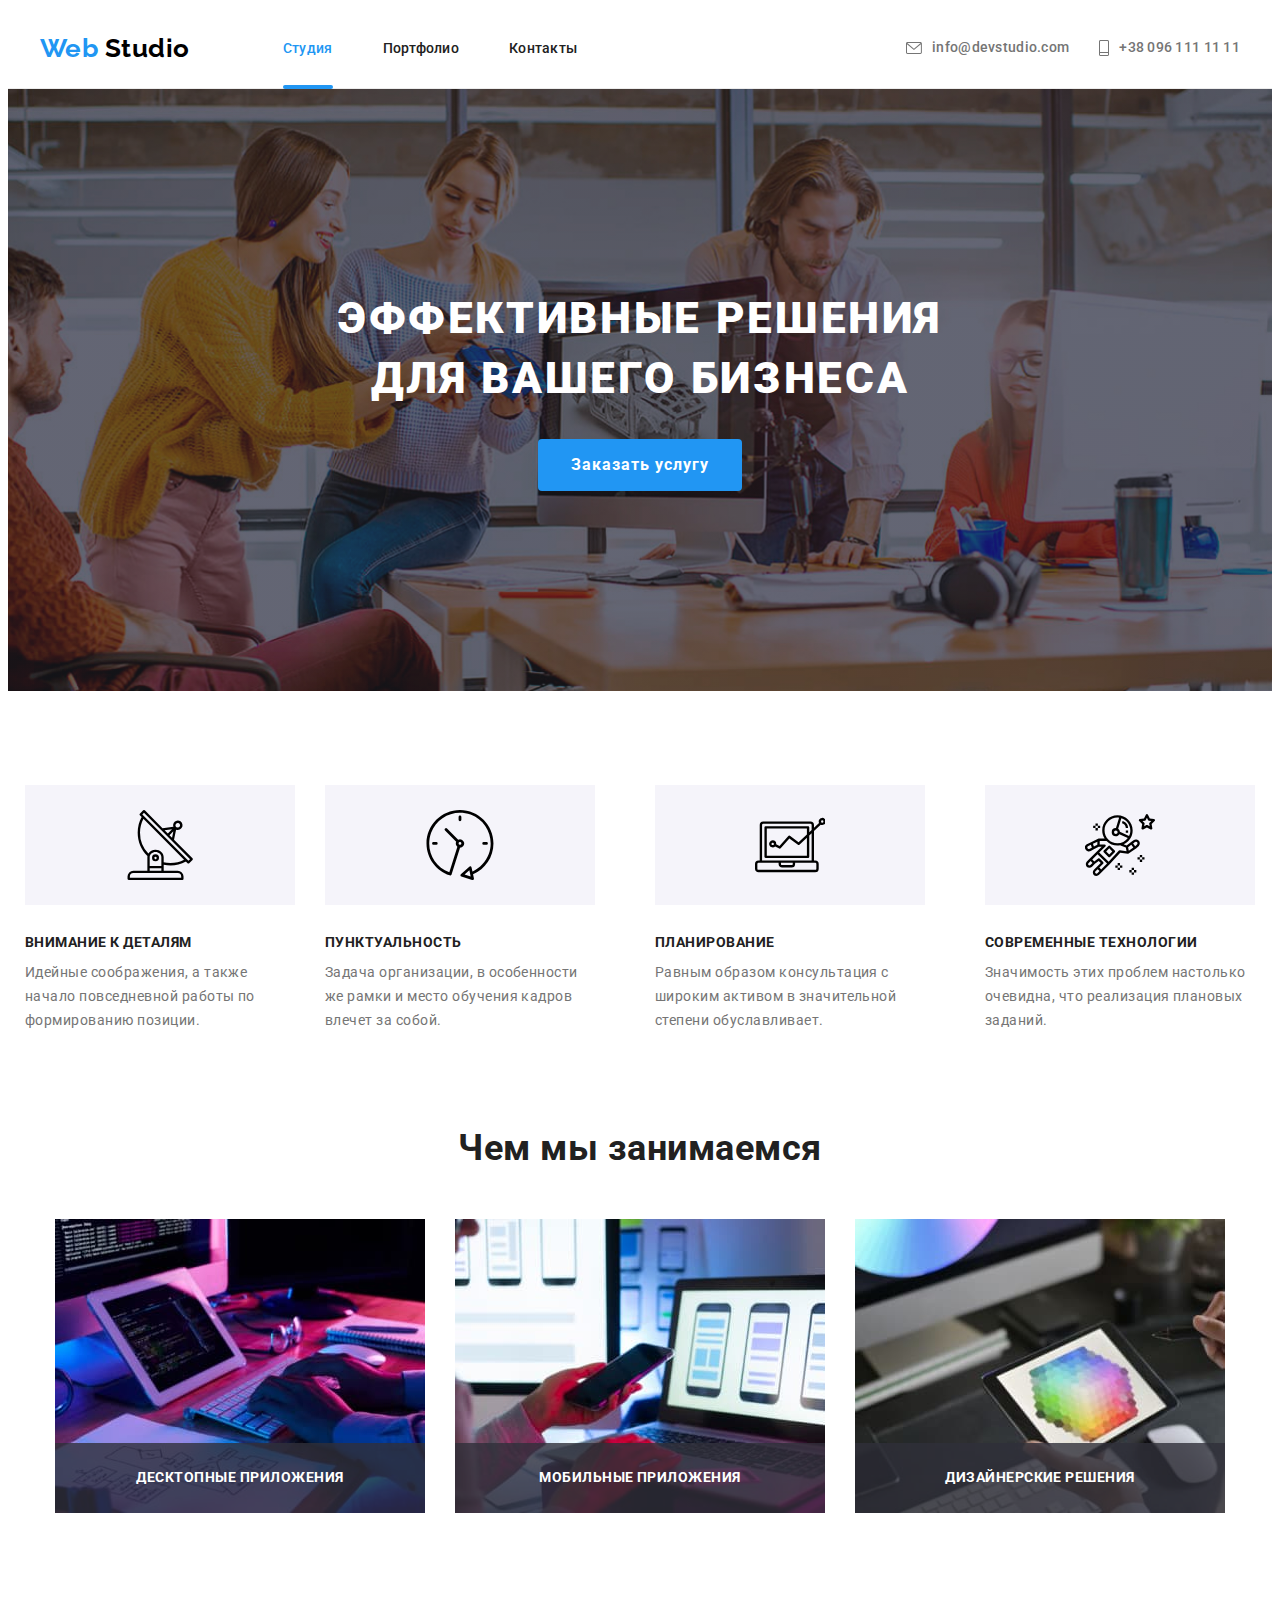
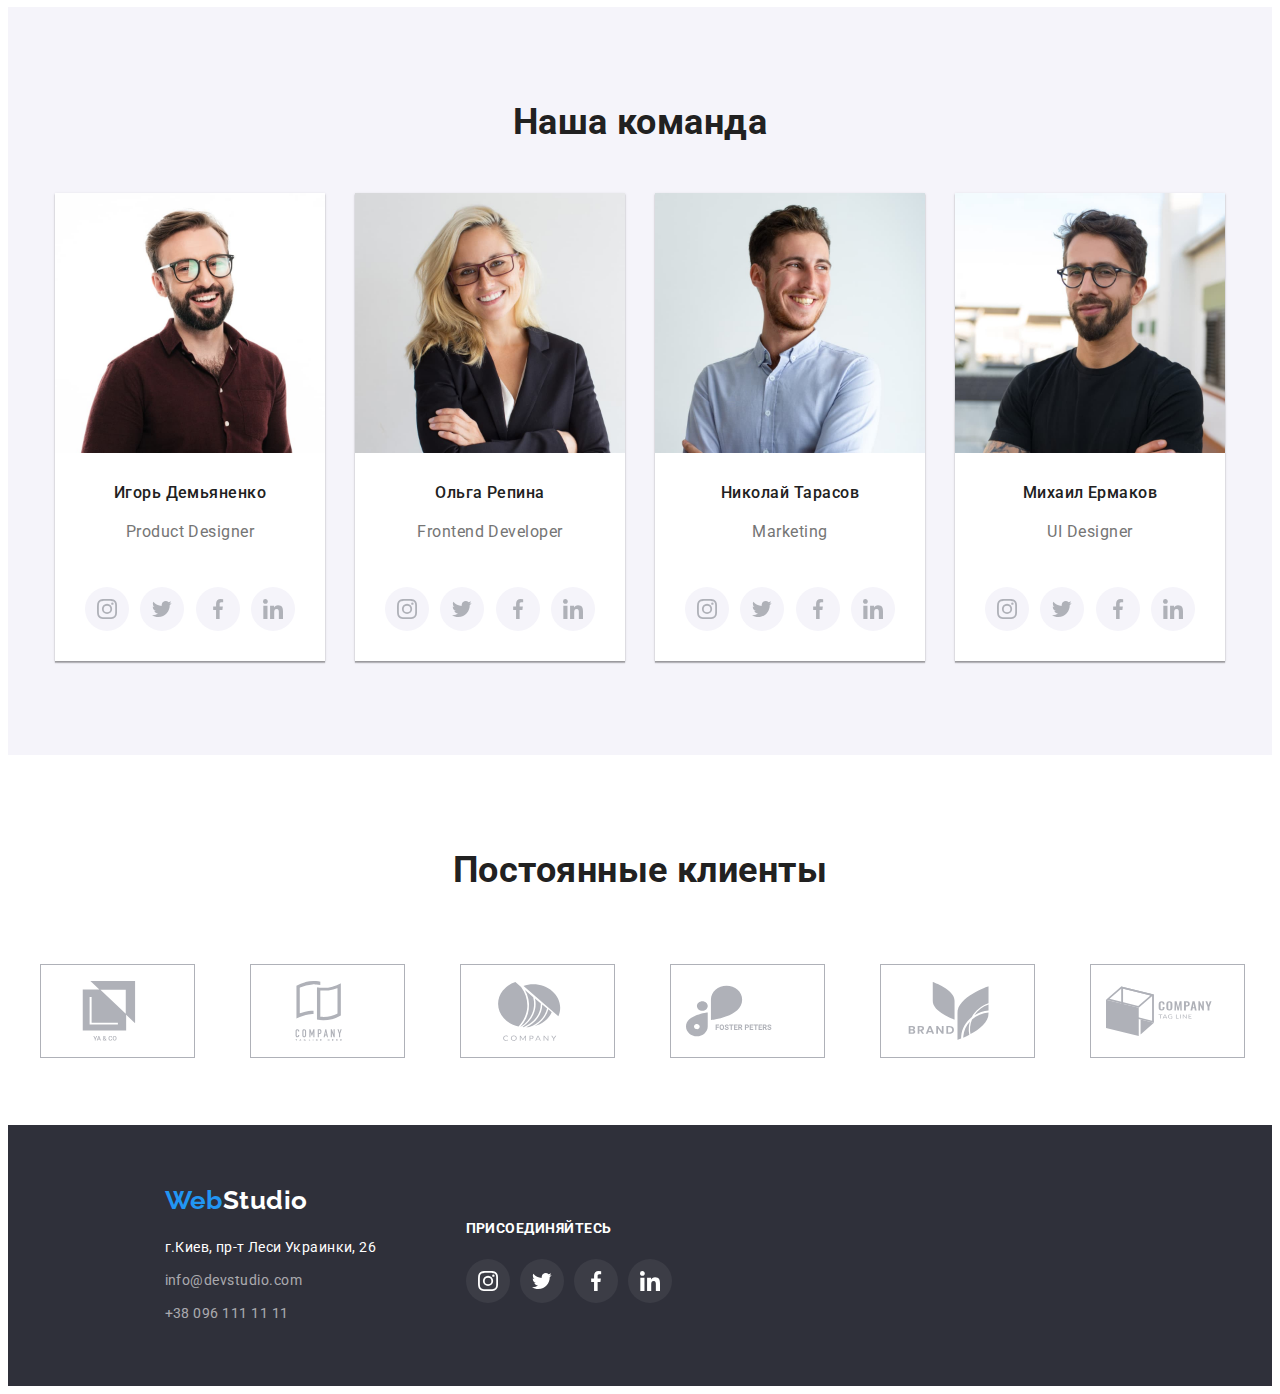
==== commit b9094823: "Add files via upload" ====
--- a/index.html
+++ b/index.html
@@ -149,7 +149,7 @@
          width="370"
          height="294"
          />
-        <p class="work-text">Десктопные приложения</p>
+        <p class="work-text">Мобильные приложения</p>
       </li>
       <li class="work-item">
          <img 
